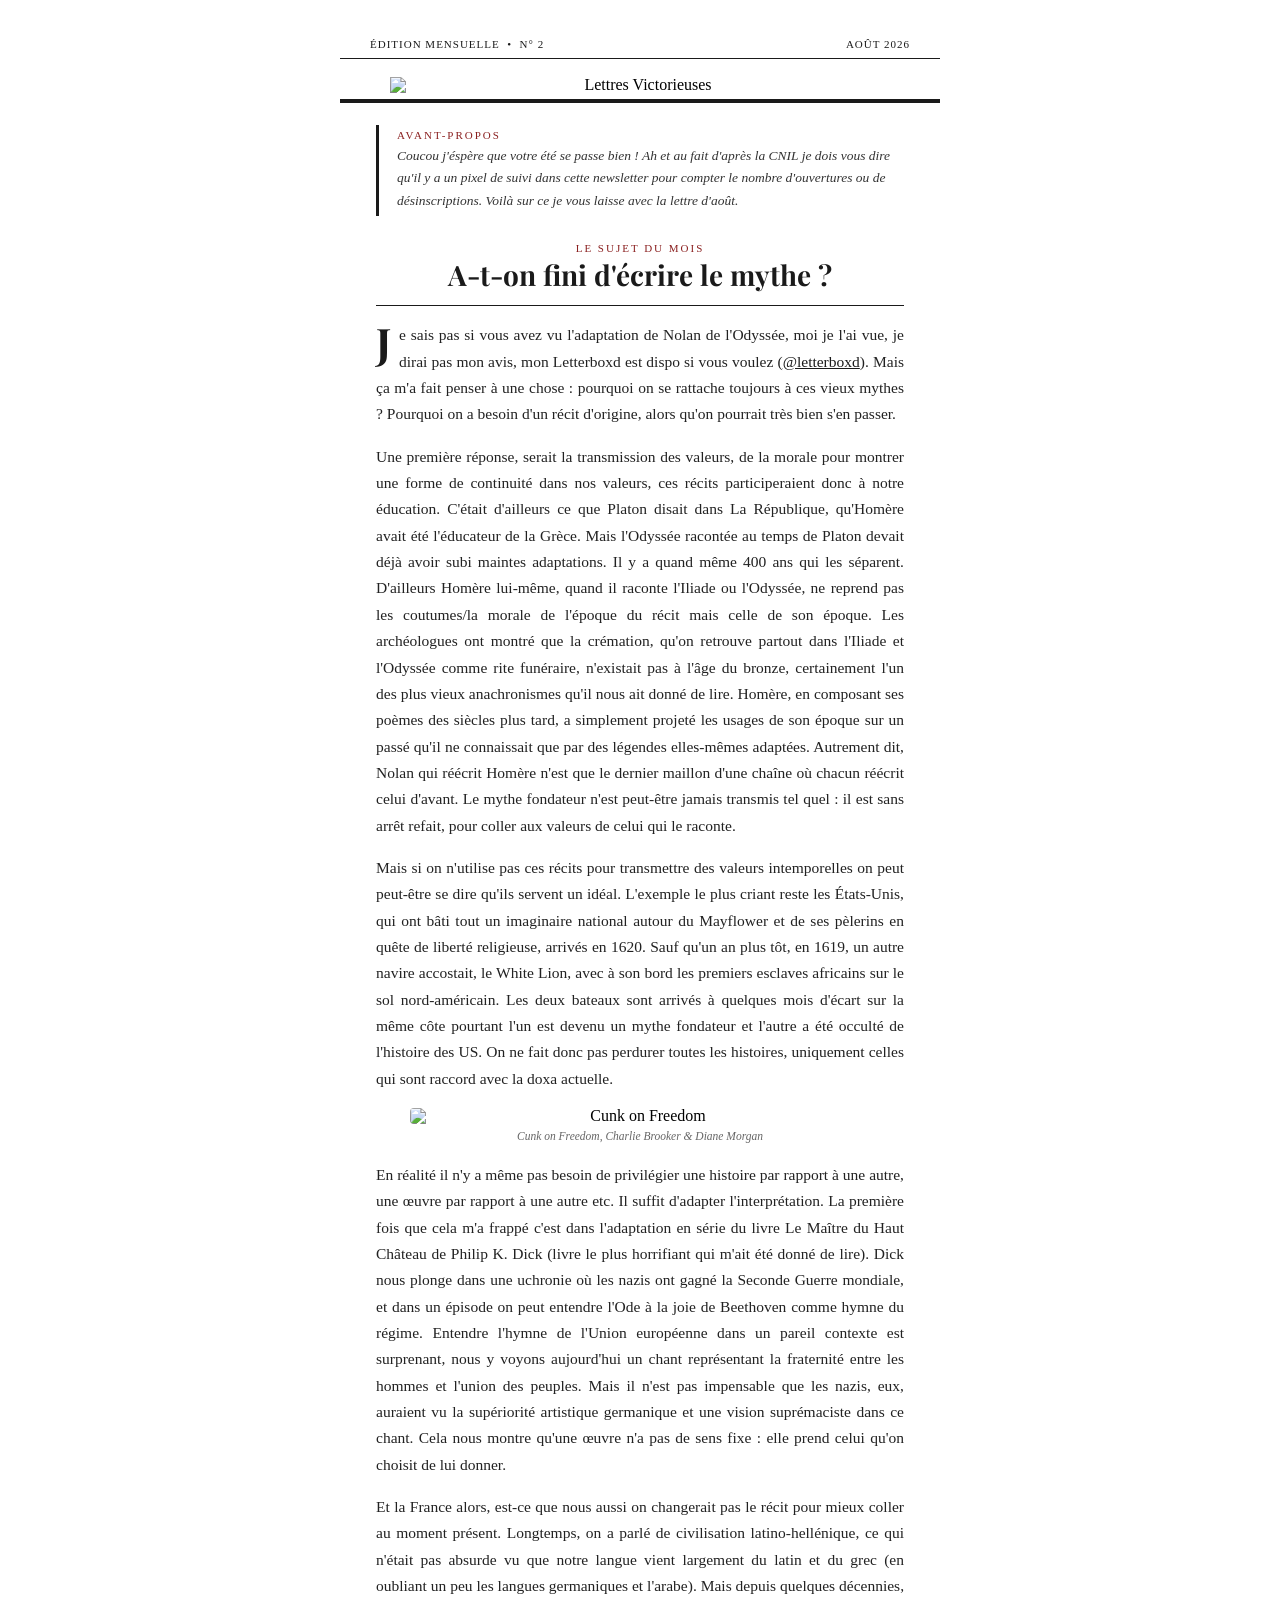
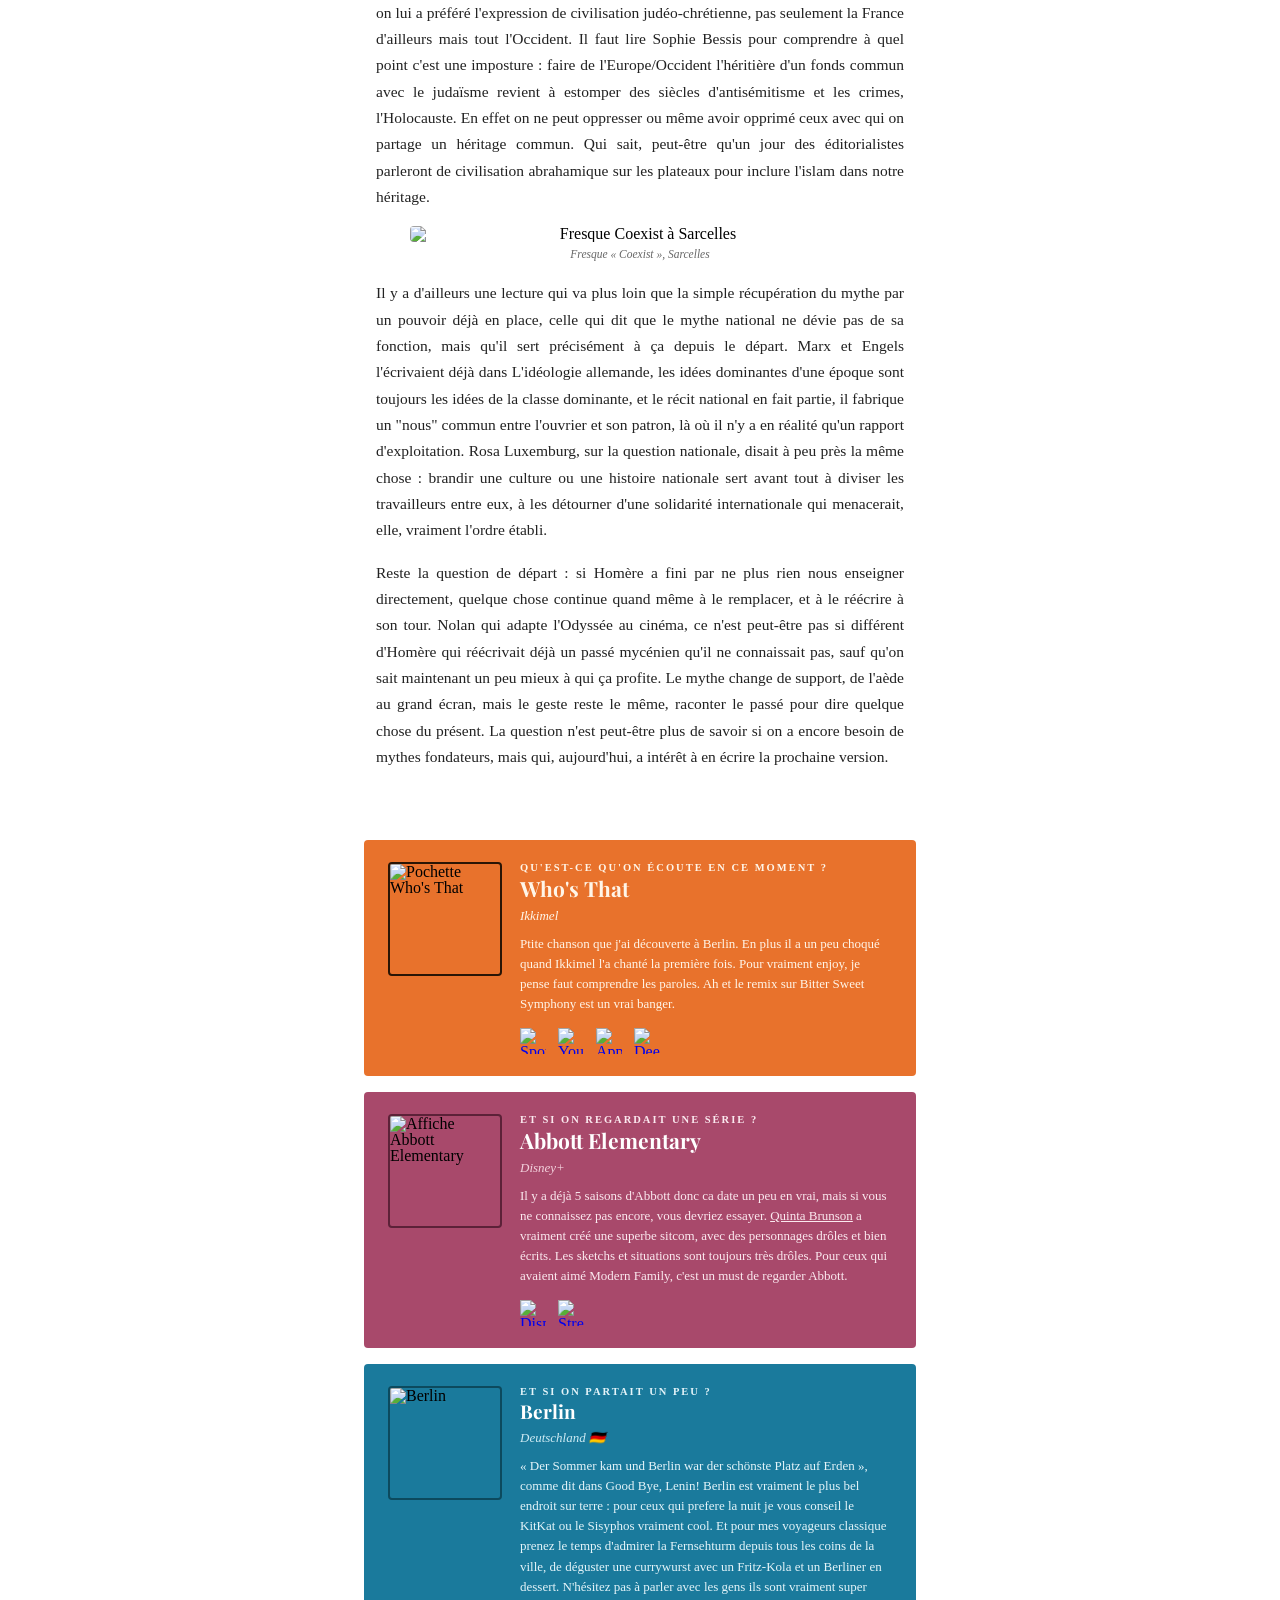
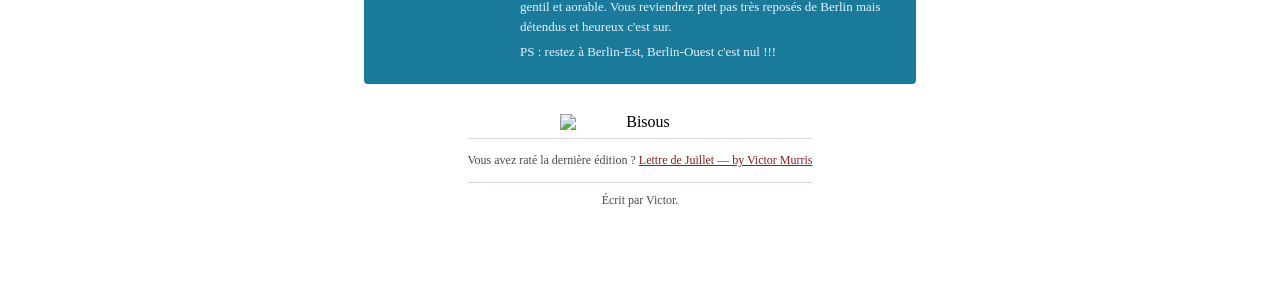
==== lettres/aout26.html @ 55897aad "Mise en place de l'organisation" ====
<!DOCTYPE html>
<html lang="fr" xmlns="http://www.w3.org/1999/xhtml" xmlns:v="urn:schemas-microsoft-com:vml" xmlns:o="urn:schemas-microsoft-com:office:office">
<head>
<meta charset="UTF-8">
<meta name="viewport" content="width=device-width, initial-scale=1.0">
<meta http-equiv="X-UA-Compatible" content="IE=edge">
<title>Lettres Victorieuses</title>
<!--[if mso]>
<noscript>
<xml>
<o:OfficeDocumentSettings>
<o:PixelsPerInch>96</o:PixelsPerInch>
</o:OfficeDocumentSettings>
</xml>
</noscript>
<![endif]-->
<style>
  @import url('https://fonts.googleapis.com/css2?family=Playfair+Display:ital,wght@0,400;0,600;0,700;1,400&family=Old+Standard+TT:ital@0;1&display=swap');

  body, table, td, a { -webkit-text-size-adjust: 100%; -ms-text-size-adjust: 100%; }
  table, td { mso-table-lspace: 0pt; mso-table-rspace: 0pt; }
  img { -ms-interpolation-mode: bicubic; border: 0; line-height: 100%; outline: none; text-decoration: none; }
  body { margin: 0; padding: 0; width: 100% !important; height: 100% !important; background-color: #ffffff; }

  .serif-body {
    font-family: 'Old Standard TT', Georgia, 'Times New Roman', serif;
  }
  .display-font {
    font-family: 'Playfair Display', Georgia, serif;
  }

  /* Conteneur carré qui crop l'image (object-fit cover) */
  .crop-frame {
    width: 110px;
    height: 110px;
    overflow: hidden;
    border-radius: 4px;
    display: block;
  }
  .crop-frame img {
    width: 110px;
    height: 110px;
    object-fit: cover;
    object-position: center;
    display: block;
  }

  @media screen and (max-width: 600px) {
    .email-container { width: 100% !important; }
    .stack-col { display: block !important; width: 100% !important; }
    .px-mobile { padding-left: 18px !important; padding-right: 18px !important; }
    .col-pad-right { padding-right: 0 !important; padding-bottom: 14px !important; }
  }
</style>
</head>
<body style="margin:0; padding:0; background-color:#ffffff;">
<!-- Texte de prévisualisation -->
<div style="display:none; max-height:0px; overflow:hidden;">
  Le numéro du mois : une chanson, une série, une destination &nbsp;‌&nbsp;‌&nbsp;‌&nbsp;‌&nbsp;‌&nbsp;‌&nbsp;‌&nbsp;‌&nbsp;‌&nbsp;‌&nbsp;‌&nbsp;‌&nbsp;‌&nbsp;‌&nbsp;‌&nbsp;‌&nbsp;‌&nbsp;‌&nbsp;‌
</div>

<table role="presentation" width="100%" cellpadding="0" cellspacing="0" border="0" style="background-color:#ffffff;">
<tr>
<td align="center" style="padding: 24px 12px;">

  <table role="presentation" class="email-container" width="600" cellpadding="0" cellspacing="0" border="0" style="width:600px; max-width:600px; background-color:#ffffff;">

    <!-- ============ BANDEAU DU JOUR (façon gazette) ============ -->
    <tr>
      <td class="px-mobile" style="padding: 14px 30px 8px 30px; border-bottom: 1px solid #1a1a1a;">
        <table role="presentation" width="100%" cellpadding="0" cellspacing="0" border="0">
          <tr>
            <td class="serif-body" style="font-size:11px; letter-spacing:1px; text-transform:uppercase; color:#1a1a1a;">
              Édition mensuelle &nbsp;•&nbsp; N° 2
            </td>
            <td class="serif-body" align="right" style="font-size:11px; letter-spacing:1px; text-transform:uppercase; color:#1a1a1a;">
              AOÛT 2026
            </td>
          </tr>
        </table>
      </td>
    </tr>

    <!-- ============ TITRE PRINCIPAL ============ -->
    <tr>
      <td align="center" class="px-mobile" style="padding: 18px 30px 6px 30px; border-bottom: 4px solid #1a1a1a;">
        <img src="https://img.mailinblue.com/11479824/images/content_library/original/6a3bc80b4101b9fa9899473c.png" width="500" alt="Lettres Victorieuses" style="display:block; width:100%; max-width:500px; height:auto; margin:0 auto;">
      </td>
    </tr>

    <!-- ============ AVANT-PROPOS ============ -->
    <tr>
      <td class="px-mobile" style="padding: 22px 36px 0 36px;">
        <table role="presentation" width="100%" cellpadding="0" cellspacing="0" border="0" style="border-left: 3px solid #1a1a1a;">
          <tr>
            <td style="padding: 4px 0 4px 18px;">
              <p class="serif-body" style="margin:0 0 4px 0; font-size:11px; letter-spacing:2px; text-transform:uppercase; color:#8a1f1f;">
                Avant-propos
              </p>
              <p class="serif-body" style="margin:0; font-size:13.5px; line-height:1.65; color:#333333; font-style:italic;">
                Coucou j'éspère que votre été se passe bien ! Ah et au fait d'après la CNIL je dois vous dire qu'il y a un pixel de suivi dans cette newsletter pour compter le nombre d'ouvertures ou de désinscriptions. Voilà sur ce je vous laisse avec la lettre d'août. 
              </p>
            </td>
          </tr>
        </table>
      </td>
    </tr>

    <!-- ============ SUJET DU MOIS ============ -->
    <tr>
      <td class="px-mobile" style="padding: 26px 36px 26px 36px;">
        <table role="presentation" width="100%" cellpadding="0" cellspacing="0" border="0">
          <tr>
            <td>
              <p class="serif-body" style="margin:0 0 4px 0; font-size:11px; letter-spacing:2px; text-transform:uppercase; color:#8a1f1f; text-align:center;">
                Le sujet du mois
              </p>
              <h2 class="display-font" style="margin:0 0 16px 0; font-size:28px; line-height:1.2; color:#1a1a1a; text-align:center; border-bottom: 1px solid #1a1a1a; padding-bottom: 14px;">
                A-t-on fini d'écrire le mythe ?
              </h2>
            </td>
          </tr>
          <tr>
            <td>
              <p class="serif-body" style="margin:0 0 16px 0; font-size:15.5px; line-height:1.7; color:#222222; text-align:justify;">
                <span style="font-family:'Playfair Display', Georgia, serif; font-size:42px; font-weight:700; float:left; line-height:0.8; padding-right:8px; padding-top:4px; color:#1a1a1a;">J</span>
                e sais pas si vous avez vu l'adaptation de Nolan de l'Odyssée, moi je l'ai vue, je dirai pas mon avis, mon Letterboxd est dispo si vous voulez (<a href="https://boxd.it/hNfZP" style="color:#1a1a1a; text-decoration:underline;">@letterboxd</a>). Mais ça m'a fait penser à une chose : pourquoi on se rattache toujours à ces vieux mythes ? Pourquoi on a besoin d'un récit d'origine, alors qu'on pourrait très bien s'en passer.
              </p>
              <p class="serif-body" style="margin:0 0 16px 0; font-size:15.5px; line-height:1.7; color:#222222; text-align:justify;">
                Une première réponse, serait la transmission des valeurs, de la morale pour montrer une forme de continuité dans nos valeurs, ces récits participeraient donc à notre éducation. C'était d'ailleurs ce que Platon disait dans La République, qu'Homère avait été l'éducateur de la Grèce. Mais l'Odyssée racontée au temps de Platon devait déjà avoir subi maintes adaptations. Il y a quand même 400 ans qui les séparent. D'ailleurs Homère lui-même, quand il raconte l'Iliade ou l'Odyssée, ne reprend pas les coutumes/la morale de l'époque du récit mais celle de son époque. Les archéologues ont montré que la crémation, qu'on retrouve partout dans l'Iliade et l'Odyssée comme rite funéraire, n'existait pas à l'âge du bronze, certainement l'un des plus vieux anachronismes qu'il nous ait donné de lire. Homère, en composant ses poèmes des siècles plus tard, a simplement projeté les usages de son époque sur un passé qu'il ne connaissait que par des légendes elles-mêmes adaptées. Autrement dit, Nolan qui réécrit Homère n'est que le dernier maillon d'une chaîne où chacun réécrit celui d'avant. Le mythe fondateur n'est peut-être jamais transmis tel quel : il est sans arrêt refait, pour coller aux valeurs de celui qui le raconte.
              </p>
              <p class="serif-body" style="margin:0 0 16px 0; font-size:15.5px; line-height:1.7; color:#222222; text-align:justify;">
                Mais si on n'utilise pas ces récits pour transmettre des valeurs intemporelles on peut peut-être se dire qu'ils servent un idéal. L'exemple le plus criant reste les États-Unis, qui ont bâti tout un imaginaire national autour du Mayflower et de ses pèlerins en quête de liberté religieuse, arrivés en 1620. Sauf qu'un an plus tôt, en 1619, un autre navire accostait, le White Lion, avec à son bord les premiers esclaves africains sur le sol nord-américain. Les deux bateaux sont arrivés à quelques mois d'écart sur la même côte pourtant l'un est devenu un mythe fondateur et l'autre a été occulté de l'histoire des US. On ne fait donc pas perdurer toutes les histoires, uniquement celles qui sont raccord avec la doxa actuelle.
              </p>
              <table role="presentation" width="100%" cellpadding="0" cellspacing="0" border="0" style="margin: 6px 0 20px 0;">
                <tr>
                  <td align="center">
                    <img src="https://img.mailinblue.com/11479824/images/content_library/original/6a6b205b904ecd51b2c12c8d.jpg" alt="Cunk on Freedom" style="display:block; width:100%; max-width:460px; height:auto; border-radius:4px;">
                    <p class="serif-body" style="margin:6px 0 0 0; font-size:11.5px; font-style:italic; color:#666666; text-align:center;">Cunk on Freedom, Charlie Brooker &amp; Diane Morgan</p>
                  </td>
                </tr>
              </table>
              <p class="serif-body" style="margin:0 0 16px 0; font-size:15.5px; line-height:1.7; color:#222222; text-align:justify;">
                En réalité il n'y a même pas besoin de privilégier une histoire par rapport à une autre, une œuvre par rapport à une autre etc. Il suffit d'adapter l'interprétation. La première fois que cela m'a frappé c'est dans l'adaptation en série du livre Le Maître du Haut Château de Philip K. Dick (livre le plus horrifiant qui m'ait été donné de lire). Dick nous plonge dans une uchronie où les nazis ont gagné la Seconde Guerre mondiale, et dans un épisode on peut entendre l'Ode à la joie de Beethoven comme hymne du régime. Entendre l'hymne de l'Union européenne dans un pareil contexte est surprenant, nous y voyons aujourd'hui un chant représentant la fraternité entre les hommes et l'union des peuples. Mais il n'est pas impensable que les nazis, eux, auraient vu la supériorité artistique germanique et une vision suprémaciste dans ce chant. Cela nous montre qu'une œuvre n'a pas de sens fixe : elle prend celui qu'on choisit de lui donner.
              </p>
              <p class="serif-body" style="margin:0 0 16px 0; font-size:15.5px; line-height:1.7; color:#222222; text-align:justify;">
                Et la France alors, est-ce que nous aussi on changerait pas le récit pour mieux coller au moment présent. Longtemps, on a parlé de civilisation latino-hellénique, ce qui n'était pas absurde vu que notre langue vient largement du latin et du grec (en oubliant un peu les langues germaniques et l'arabe). Mais depuis quelques décennies, on lui a préféré l'expression de civilisation judéo-chrétienne, pas seulement la France d'ailleurs mais tout l'Occident. Il faut lire Sophie Bessis pour comprendre à quel point c'est une imposture : faire de l'Europe/Occident l'héritière d'un fonds commun avec le judaïsme revient à estomper des siècles d'antisémitisme et les crimes, l'Holocauste. En effet on ne peut oppresser ou même avoir opprimé ceux avec qui on partage un héritage commun. Qui sait, peut-être qu'un jour des éditorialistes parleront de civilisation abrahamique sur les plateaux pour inclure l'islam dans notre héritage.
              </p>
              <table role="presentation" width="100%" cellpadding="0" cellspacing="0" border="0" style="margin: 6px 0 20px 0;">
                <tr>
                  <td align="center">
                    <img src="https://img.mailinblue.com/11479824/images/content_library/original/6a6b205e828bfb3921f714d8.jpg" alt="Fresque Coexist à Sarcelles" style="display:block; width:100%; max-width:460px; height:auto; border-radius:4px;">
                    <p class="serif-body" style="margin:6px 0 0 0; font-size:11.5px; font-style:italic; color:#666666; text-align:center;">Fresque « Coexist », Sarcelles</p>
                  </td>
                </tr>
              </table>
              <p class="serif-body" style="margin:0 0 16px 0; font-size:15.5px; line-height:1.7; color:#222222; text-align:justify;">
                Il y a d'ailleurs une lecture qui va plus loin que la simple récupération du mythe par un pouvoir déjà en place, celle qui dit que le mythe national ne dévie pas de sa fonction, mais qu'il sert précisément à ça depuis le départ. Marx et Engels l'écrivaient déjà dans L'idéologie allemande, les idées dominantes d'une époque sont toujours les idées de la classe dominante, et le récit national en fait partie, il fabrique un "nous" commun entre l'ouvrier et son patron, là où il n'y a en réalité qu'un rapport d'exploitation. Rosa Luxemburg, sur la question nationale, disait à peu près la même chose : brandir une culture ou une histoire nationale sert avant tout à diviser les travailleurs entre eux, à les détourner d'une solidarité internationale qui menacerait, elle, vraiment l'ordre établi.
              </p>
              <p class="serif-body" style="margin:0 0 16px 0; font-size:15.5px; line-height:1.7; color:#222222; text-align:justify;">
                Reste la question de départ : si Homère a fini par ne plus rien nous enseigner directement, quelque chose continue quand même à le remplacer, et à le réécrire à son tour. Nolan qui adapte l'Odyssée au cinéma, ce n'est peut-être pas si différent d'Homère qui réécrivait déjà un passé mycénien qu'il ne connaissait pas, sauf qu'on sait maintenant un peu mieux à qui ça profite. Le mythe change de support, de l'aède au grand écran, mais le geste reste le même, raconter le passé pour dire quelque chose du présent. La question n'est peut-être plus de savoir si on a encore besoin de mythes fondateurs, mais qui, aujourd'hui, a intérêt à en écrire la prochaine version.
              </p>
            </td>
          </tr>
        </table>
      </td>
    </tr>

    <!-- ============ 3 BLOCS COLORÉS : MUSIQUE / SÉRIE / DESTINATION ============ -->
    <tr>
      <td class="px-mobile" style="padding: 28px 24px 10px 24px;">

        <!-- ----- CHANSON DU MOIS (ORANGE) ----- -->
        <table role="presentation" width="100%" cellpadding="0" cellspacing="0" border="0" style="background-color:#e8722c; border-radius: 4px; margin-bottom:16px;">
          <tr>
            <td style="padding: 22px 24px;">
              <table role="presentation" width="100%" cellpadding="0" cellspacing="0" border="0">
                <tr>
                  <td class="stack-col col-pad-right" valign="top" width="110" style="width:110px; padding-right:18px;">
                    <span class="crop-frame" style="border: 2px solid #2a1505;">
                      <img src="https://cdn-images.dzcdn.net/images/cover/a248c731b70583278c575e8457d19e51/500x500-000000-80-0-0.jpg" alt="Pochette Who's That">
                    </span>
                  </td>
                  <td class="stack-col" valign="top">
                    <p class="serif-body" style="margin:0 0 2px 0; font-size:10.5px; letter-spacing:2px; text-transform:uppercase; color:#fff5e8; font-weight:700;">
                      Qu'est-ce qu'on écoute en ce moment ?
                    </p>
                    <h3 class="display-font" style="margin:0 0 6px 0; font-size:21px; line-height:1.25; color:#fff5e8;">
                      Who's That
                    </h3>
                    <p class="serif-body" style="margin:0 0 10px 0; font-size:13px; font-style:italic; color:#fff5e8;">
                      Ikkimel
                    </p>
                    <p class="serif-body" style="margin:0; font-size:13px; line-height:1.55; color:#fff5e8;">
                      Ptite chanson que j'ai découverte à Berlin. En plus il a un peu choqué quand Ikkimel l'a chanté la première fois. Pour vraiment enjoy, je pense faut comprendre les paroles. Ah et le remix sur Bitter Sweet Symphony est un vrai banger.
                    </p>
                    <table role="presentation" cellpadding="0" cellspacing="0" border="0" style="margin-top:14px;">
                      <tr>
                        <td style="padding-right:12px;">
                          <a href="https://open.spotify.com/intl-fr/track/4H0ly29pj5g6vMKum5kkhu?si=69aea8f5d4434e86" target="_blank">
                            <img src="https://commons.wikimedia.org/wiki/Special:FilePath/Spotify_logo_without_text.svg" width="26" height="26" alt="Spotify" style="display:block;">
                          </a>
                        </td>
                        <td style="padding-right:12px;">
                          <a href="https://youtu.be/sOV6xEHXHR0?si=1QrwH0G44WnAIrUU" target="_blank">
                            <img src="https://commons.wikimedia.org/wiki/Special:FilePath/YouTube_full-color_icon_(2017).svg" width="26" height="26" alt="YouTube" style="display:block;">
                          </a>
                        </td>
                        <td style="padding-right:12px;">
                          <a href="https://music.apple.com/us/song/whos-that/1819778668" target="_blank">
                            <img src="https://commons.wikimedia.org/wiki/Special:FilePath/Apple_Music_icon.svg" width="26" height="26" alt="Apple Music" style="display:block;">
                          </a>
                        </td>
                        <td>
                          <a href="https://link.deezer.com/s/33UntTbJILbKnrdUsqSiZ" target="_blank">
                            <img src="https://commons.wikimedia.org/wiki/Special:FilePath/Deezer_New_Icon.svg" width="26" height="26" alt="Deezer" style="display:block;">
                          </a>
                        </td>
                      </tr>
                    </table>
                  </td>
                </tr>
              </table>
            </td>
          </tr>
        </table>

        <!-- ----- SÉRIE DU MOIS (BLEU) ----- -->
        <table role="presentation" width="100%" cellpadding="0" cellspacing="0" border="0" style="background-color:#a8496b; border-radius: 4px; margin-bottom:16px;">
          <tr>
            <td style="padding: 22px 24px;">
              <table role="presentation" width="100%" cellpadding="0" cellspacing="0" border="0">
                <tr>
                  <td class="stack-col col-pad-right" valign="top" width="110" style="width:110px; padding-right:18px;">
                    <span class="crop-frame" style="border: 2px solid #5c2138;">
                      <img src="https://upload.wikimedia.org/wikipedia/en/a/a2/AbbottElementarySeason4Poster.jpg?_=20240921152443" alt="Affiche Abbott Elementary">
                    </span>
                  </td>
                  <td class="stack-col" valign="top">
                    <p class="serif-body" style="margin:0 0 2px 0; font-size:10.5px; letter-spacing:2px; text-transform:uppercase; color:#fbe9ef; font-weight:700;">
                      Et si on regardait une série ?
                    </p>
                    <h3 class="display-font" style="margin:0 0 6px 0; font-size:21px; line-height:1.25; color:#ffffff;">
                      Abbott Elementary
                    </h3>
                    <p class="serif-body" style="margin:0 0 10px 0; font-size:13px; font-style:italic; color:#f3d0dc;">
                      Disney+
                    </p>
                    <p class="serif-body" style="margin:0; font-size:13px; line-height:1.55; color:#fbe9ef;">
                      Il y a déjà 5 saisons d'Abbott donc ca date un peu en vrai, mais si vous ne connaissez pas encore, vous devriez essayer. <a href="https://en.wikipedia.org/wiki/Quinta_Brunson" style="color:#fbe9ef; text-decoration:underline;">Quinta Brunson</a> a vraiment créé une superbe sitcom, avec des personnages drôles et bien écrits. Les sketchs et situations sont toujours très drôles. Pour ceux qui avaient aimé Modern Family, c'est un must de regarder Abbott.
                    </p>
                    <table role="presentation" cellpadding="0" cellspacing="0" border="0" style="margin-top:14px;">
                      <tr>
                        <td style="padding-right:12px;">
                          <a href="https://www.disneyplus.com/fr-fr/browse/entity-19c47a8f-8ef9-400c-9840-647e7c559f08" target="_blank">
                            <img src="https://cdn.jsdelivr.net/gh/homarr-labs/dashboard-icons/svg/disney-plus.svg" width="26" height="26" alt="Disney+" style="display:block;">
                          </a>
                        </td>
                        <td>
                          <a href="#" target="_blank">
                            <img src="https://cdn.jsdelivr.net/gh/homarr-labs/dashboard-icons/svg/stremio.svg" width="26" height="26" alt="Stremio" style="display:block;">
                          </a>
                        </td>
                      </tr>
                    </table>
                  </td>
                </tr>
              </table>
            </td>
          </tr>
        </table>

        <!-- ----- DESTINATION DU MOIS (TURQUOISE) ----- -->
        <table role="presentation" width="100%" cellpadding="0" cellspacing="0" border="0" style="background-color:#1a7a9c; border-radius: 4px; margin-bottom:6px;">
          <tr>
            <td style="padding: 22px 24px;">
              <table role="presentation" width="100%" cellpadding="0" cellspacing="0" border="0">
                <tr>
                  <td class="stack-col col-pad-right" valign="top" width="110" style="width:110px; padding-right:18px;">
                    <span class="crop-frame" style="border: 2px solid #0c4a5e;">
                      <img src="https://upload.wikimedia.org/wikipedia/commons/6/68/Fernsehturm%2C_Berlin%2C_160213%2C_ako.jpg" alt="Berlin">
                    </span>
                  </td>
                  <td class="stack-col" valign="top">
                    <p class="serif-body" style="margin:0 0 2px 0; font-size:10.5px; letter-spacing:2px; text-transform:uppercase; color:#e4f4f9; font-weight:700;">
                      Et si on partait un peu ?
                    </p>
                    <h3 class="display-font" style="margin:0 0 6px 0; font-size:19px; line-height:1.3; color:#ffffff;">
                      Berlin
                    </h3>
                    <p class="serif-body" style="margin:0 0 10px 0; font-size:13px; font-style:italic; color:#cdeaf3;">
                      Deutschland 🇩🇪
                    </p>
                    <p class="serif-body" style="margin:0; font-size:13px; line-height:1.55; color:#e4f4f9;">
                      « Der Sommer kam und Berlin war der schönste Platz auf Erden », comme dit dans Good Bye, Lenin! Berlin est vraiment le plus bel endroit sur terre : pour ceux qui prefere la nuit je vous conseil le KitKat ou le Sisyphos vraiment cool. Et pour mes voyageurs classique prenez le temps d'admirer la Fernsehturm depuis tous les coins de la ville, de déguster une currywurst avec un Fritz-Kola et un Berliner en dessert. N'hésitez pas à parler avec les gens ils sont vraiment super gentil et aorable. Vous reviendrez ptet pas très reposés de Berlin mais détendus et heureux c'est sur.
                    </p>
                    <p class="serif-body" style="margin:5px 0 0 0; font-size:13px; line-height:1.55; color:#e4f4f9;">
                      PS : restez à Berlin-Est, Berlin-Ouest c'est nul !!!
                    </p>
                  </td>
                </tr>
              </table>
            </td>
          </tr>
        </table>

      </td>
    </tr>

    <!-- ============ SIGNATURE / BISOUS ============ -->
    <tr>
      <td align="center" class="px-mobile" style="padding: 14px 30px 4px 30px;">
        <img src="https://img.mailinblue.com/11479824/images/content_library/original/6a3bc812d5745fbca36c1511.png" width="160" alt="Bisous" style="display:block; width:160px; height:auto; margin:0 auto;">
      </td>
    </tr>



    <!-- ============ ARCHIVES ============ -->
    <tr>
      <td align="center" class="px-mobile" style="padding: 4px 30px 4px 30px;">
        <table role="presentation" cellpadding="0" cellspacing="0" border="0" style="border-top: 1px solid #ddd8cf; border-bottom: 1px solid #ddd8cf;">
          <tr>
            <td align="center" style="padding: 14px 0;">
              <p class="serif-body" style="margin:0; font-size:12px; color:#4a4a4a;">
                Vous avez raté la dernière édition ?
                <a href="https://nssws.r.ag.d.sendibm3.com/mk/mr/sh/1f8JAEjGcfF85p8NKlVqEjPITR/sdScfOAszh9x" style="color:#8a1f1f; text-decoration:underline;">Lettre de Juillet — by Victor Murris</a>
              </p>
            </td>
          </tr>
        </table>
      </td>
    </tr>

    <!-- ============ PIED DE PAGE ============ -->
    <tr>
      <td align="center" class="px-mobile" style="padding: 6px 30px 28px 30px;">
        <p class="serif-body" style="margin:0; font-size:12px; color:#4a4a4a;">
          Écrit par Victor.
        </p>
      </td>
    </tr>

  </table>

  <!-- Espace bas de page -->
  <table role="presentation" width="600" class="email-container" cellpadding="0" cellspacing="0" border="0" style="width:600px; max-width:600px;">
    <tr><td style="height:24px; line-height:24px; font-size:1px;">&nbsp;</td></tr>
  </table>

</td>
</tr>
</table>

</body>
</html>
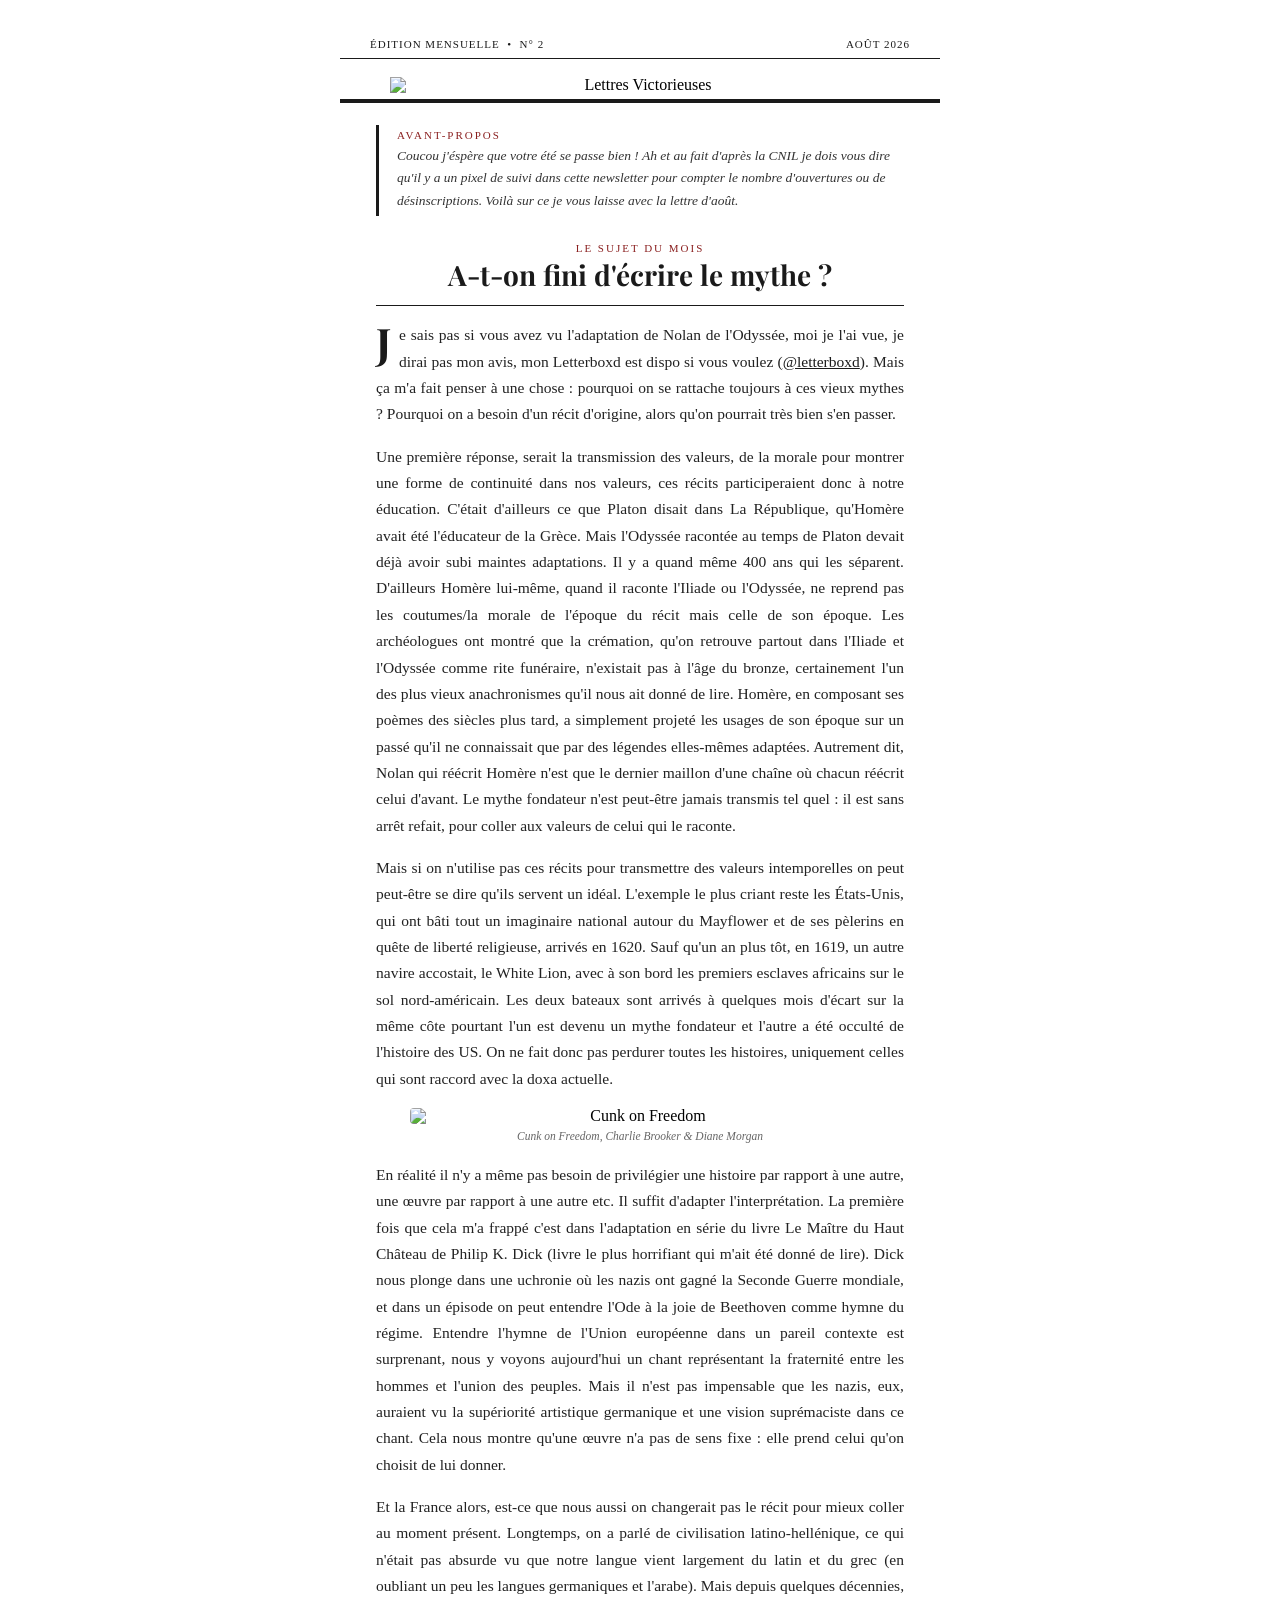
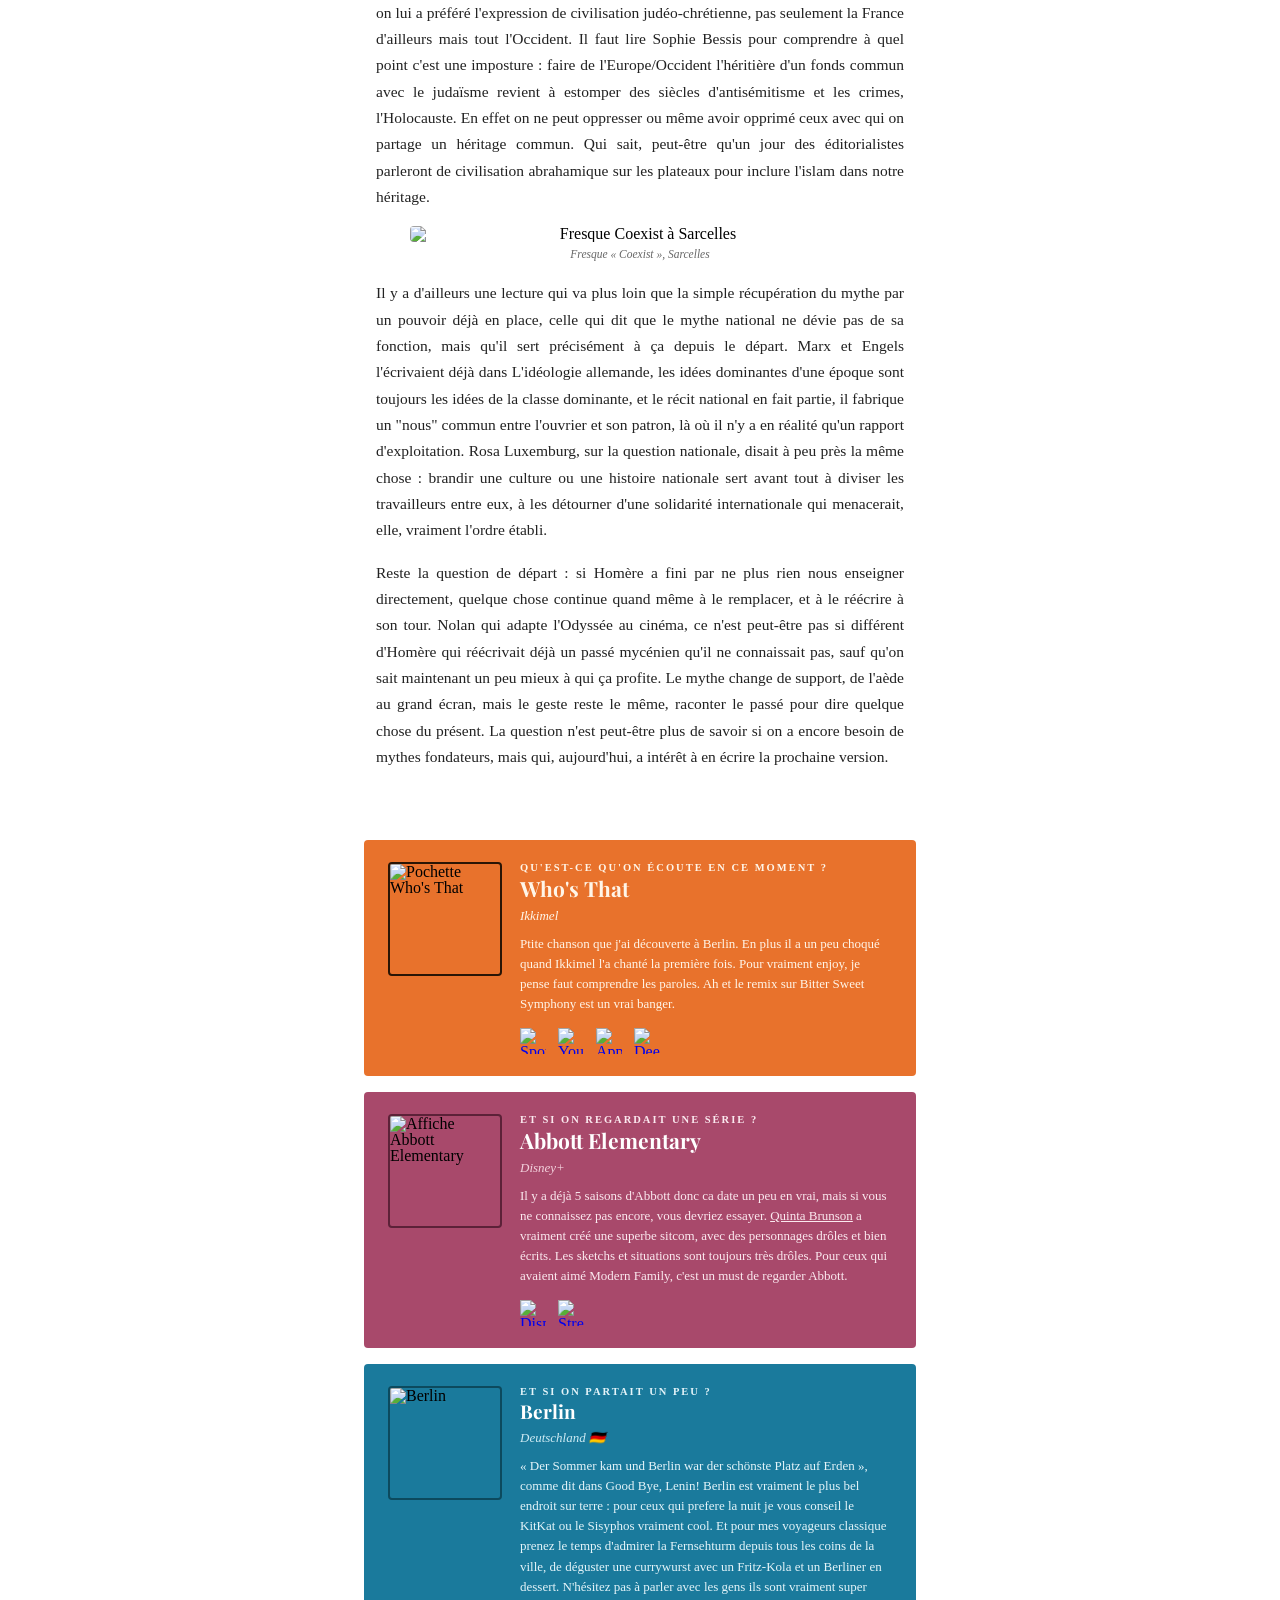
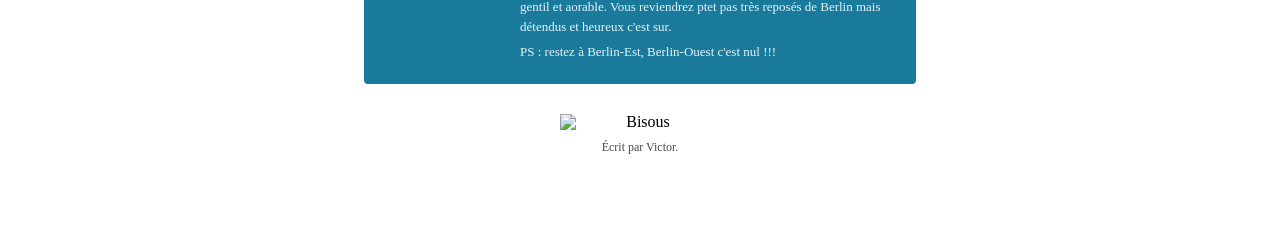
==== commit ad90664c: "Ajout de la lettre d'octobre - Lettre d'octobre avec ses images (lettres/img/), dans la liste,   le " ====
--- a/lettres/aout26.html
+++ b/lettres/aout26.html
@@ -21,6 +21,8 @@
   table, td { mso-table-lspace: 0pt; mso-table-rspace: 0pt; }
   img { -ms-interpolation-mode: bicubic; border: 0; line-height: 100%; outline: none; text-decoration: none; }
   body { margin: 0; padding: 0; width: 100% !important; height: 100% !important; background-color: #ffffff; }
+  /* Site : laisser la page défiler normalement dans Safari */
+  html body { height: auto !important; overflow: visible !important; }
 
   .serif-body {
     font-family: 'Old Standard TT', Georgia, 'Times New Roman', serif;
@@ -54,6 +56,15 @@
 </style>
 </head>
 <body style="margin:0; padding:0; background-color:#ffffff;">
+
+<!-- Barre de lecture (site seulement, affichée quand la lettre est ouverte depuis les archives sur téléphone) -->
+<div id="barre-lecteur" style="display:none; position:sticky; top:0; z-index:10; justify-content:space-between; align-items:center; padding:10px 14px; background:#ffffff; border-bottom:1px solid #1a1a1a;">
+  <a href="../index.html" aria-label="Fermer" style="width:36px; height:36px; display:flex; align-items:center; justify-content:center; border:1px solid #8a1f1f; border-radius:50%; color:#8a1f1f; text-decoration:none; font-size:16px;">✕</a>
+  <a href="pdf/Lettres-Victorieuses-aout26.pdf" download aria-label="Télécharger en PDF" style="width:36px; height:36px; display:flex; align-items:center; justify-content:center; border:1px solid #1a1a1a; border-radius:50%; color:#1a1a1a; text-decoration:none; font-size:16px;"><svg viewBox="0 0 24 24" width="16" height="16" fill="none" stroke="currentColor" stroke-width="2.4" stroke-linecap="round" stroke-linejoin="round" aria-hidden="true"><path d="M12 3v12"/><path d="M7 10l5 5 5-5"/><path d="M4 15v5h16v-5"/></svg></a>
+</div>
+<script>
+  if (location.search.indexOf('lecteur') !== -1) document.getElementById('barre-lecteur').style.display = 'flex';
+</script>
 <!-- Texte de prévisualisation -->
 <div style="display:none; max-height:0px; overflow:hidden;">
   Le numéro du mois : une chanson, une série, une destination &nbsp;‌&nbsp;‌&nbsp;‌&nbsp;‌&nbsp;‌&nbsp;‌&nbsp;‌&nbsp;‌&nbsp;‌&nbsp;‌&nbsp;‌&nbsp;‌&nbsp;‌&nbsp;‌&nbsp;‌&nbsp;‌&nbsp;‌&nbsp;‌&nbsp;‌
@@ -316,22 +327,6 @@
 
 
 
-    <!-- ============ ARCHIVES ============ -->
-    <tr>
-      <td align="center" class="px-mobile" style="padding: 4px 30px 4px 30px;">
-        <table role="presentation" cellpadding="0" cellspacing="0" border="0" style="border-top: 1px solid #ddd8cf; border-bottom: 1px solid #ddd8cf;">
-          <tr>
-            <td align="center" style="padding: 14px 0;">
-              <p class="serif-body" style="margin:0; font-size:12px; color:#4a4a4a;">
-                Vous avez raté la dernière édition ?
-                <a href="https://nssws.r.ag.d.sendibm3.com/mk/mr/sh/1f8JAEjGcfF85p8NKlVqEjPITR/sdScfOAszh9x" style="color:#8a1f1f; text-decoration:underline;">Lettre de Juillet — by Victor Murris</a>
-              </p>
-            </td>
-          </tr>
-        </table>
-      </td>
-    </tr>
-
     <!-- ============ PIED DE PAGE ============ -->
     <tr>
       <td align="center" class="px-mobile" style="padding: 6px 30px 28px 30px;">
